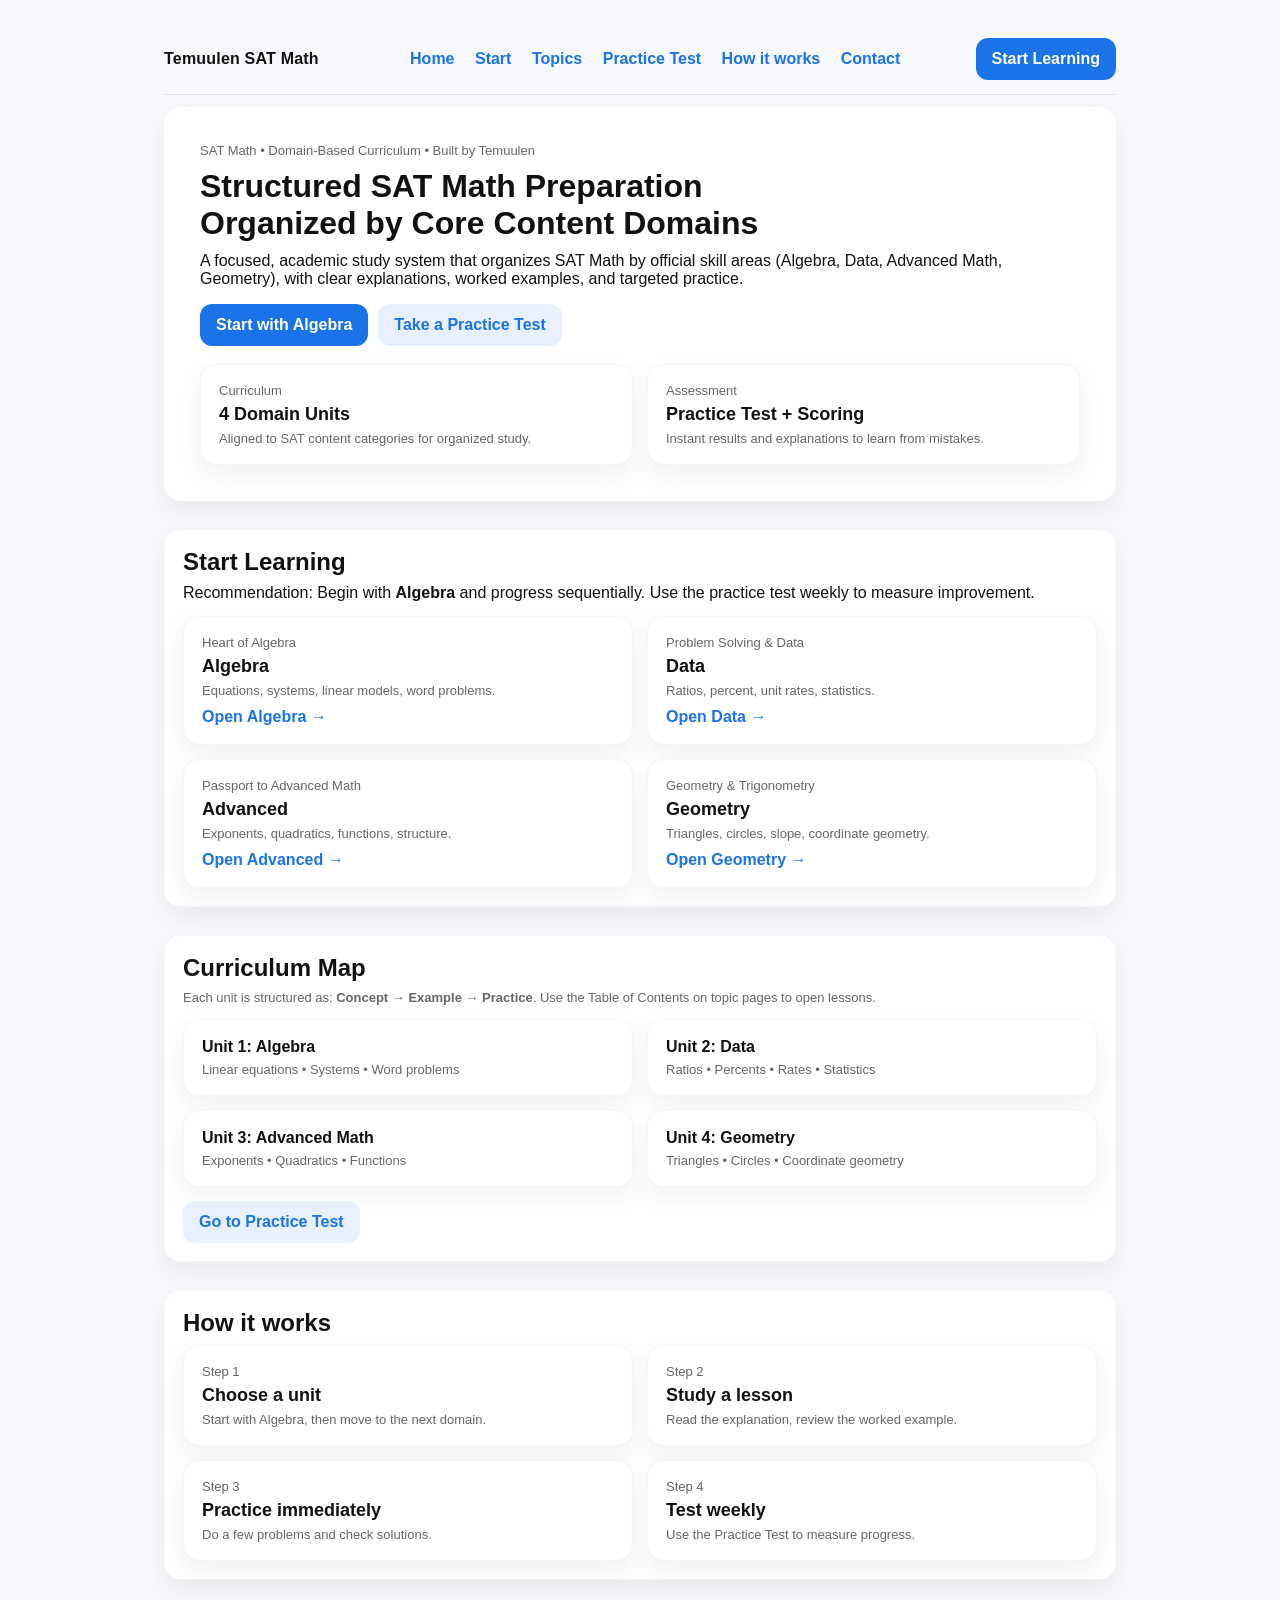
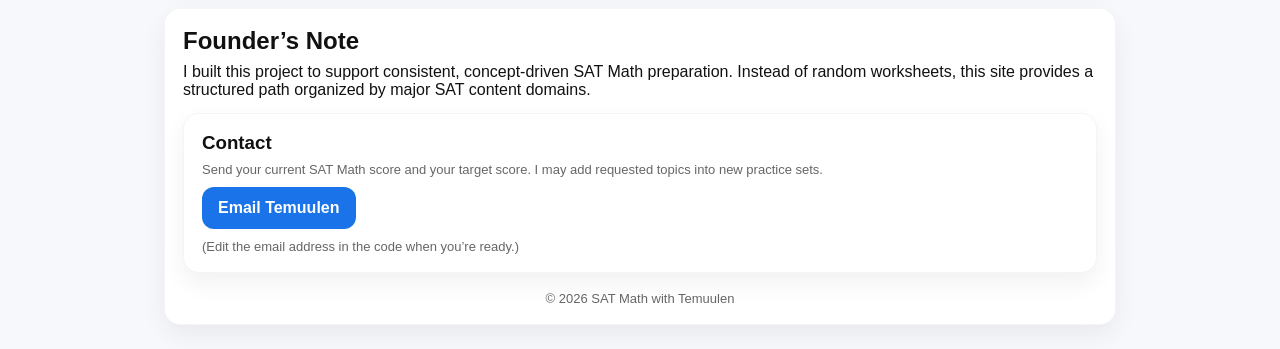
==== index.html @ a87de2fd "Update index.html" ====
<!DOCTYPE html>
<html lang="en">
<head>
  <meta charset="UTF-8" />
  <meta name="viewport" content="width=device-width, initial-scale=1.0" />
  <title>Temuulen SAT Math • Structured Lessons + Practice</title>
  <meta name="description" content="Structured SAT Math lessons organized by official content domains, with guided examples and a full practice test with scoring." />
  <link rel="stylesheet" href="./assets/style.css" />
</head>

<body>
  <div class="container" id="home">

    <!-- NAV -->
    <div class="nav">
      <div class="brand" onclick="location.href='./index.html'">Temuulen SAT Math</div>

      <div class="links">
        <a href="#home">Home</a>
        <a href="#start">Start</a>
        <a href="#topics">Topics</a>
        <a href="./practice.html">Practice Test</a>
        <a href="#how">How it works</a>
        <a href="#contact">Contact</a>
      </div>

      <a class="btn navCta" href="#start">Start Learning</a>
    </div>

    <!-- HERO -->
    <div class="hero">
      <div class="small">SAT Math • Domain-Based Curriculum • Built by Temuulen</div>
      <h1 style="margin:10px 0 10px;">
        Structured SAT Math Preparation<br/>
        Organized by Core Content Domains
      </h1>

      <p style="margin:0; max-width: 850px;">
        A focused, academic study system that organizes SAT Math by official skill areas (Algebra, Data, Advanced Math, Geometry),
        with clear explanations, worked examples, and targeted practice.
      </p>

      <div style="margin-top:16px; display:flex; gap:10px; flex-wrap:wrap;">
        <a class="btn" href="#start">Start with Algebra</a>
        <a class="btn secondary" href="./practice.html">Take a Practice Test</a>
      </div>

      <!-- Quick credibility strip -->
      <div style="margin-top:18px;" class="grid">
        <div class="card">
          <div class="small">Curriculum</div>
          <div style="font-weight:900; font-size:18px; margin-top:6px;">4 Domain Units</div>
          <div class="small" style="margin-top:6px;">Aligned to SAT content categories for organized study.</div>
        </div>
        <div class="card">
          <div class="small">Assessment</div>
          <div style="font-weight:900; font-size:18px; margin-top:6px;">Practice Test + Scoring</div>
          <div class="small" style="margin-top:6px;">Instant results and explanations to learn from mistakes.</div>
        </div>
      </div>
    </div>

    <!-- START -->
    <div class="section" id="start">
      <div class="card">
        <h2 style="margin:0 0 8px;">Start Learning</h2>
        <p style="margin:0 0 14px;">
          Recommendation: Begin with <b>Algebra</b> and progress sequentially.
          Use the practice test weekly to measure improvement.
        </p>

        <div class="grid">
          <a class="card" href="./topics/algebra.html" style="text-decoration:none; color:inherit;">
            <div class="small">Heart of Algebra</div>
            <div style="font-weight:900; font-size:18px; margin-top:6px;">Algebra</div>
            <div class="small" style="margin-top:6px;">Equations, systems, linear models, word problems.</div>
            <div style="margin-top:10px; font-weight:900; color:var(--brand);">Open Algebra →</div>
          </a>

          <a class="card" href="./topics/data.html" style="text-decoration:none; color:inherit;">
            <div class="small">Problem Solving & Data</div>
            <div style="font-weight:900; font-size:18px; margin-top:6px;">Data</div>
            <div class="small" style="margin-top:6px;">Ratios, percent, unit rates, statistics.</div>
            <div style="margin-top:10px; font-weight:900; color:var(--brand);">Open Data →</div>
          </a>

          <a class="card" href="./topics/advanced.html" style="text-decoration:none; color:inherit;">
            <div class="small">Passport to Advanced Math</div>
            <div style="font-weight:900; font-size:18px; margin-top:6px;">Advanced</div>
            <div class="small" style="margin-top:6px;">Exponents, quadratics, functions, structure.</div>
            <div style="margin-top:10px; font-weight:900; color:var(--brand);">Open Advanced →</div>
          </a>

          <a class="card" href="./topics/geometry.html" style="text-decoration:none; color:inherit;">
            <div class="small">Geometry & Trigonometry</div>
            <div style="font-weight:900; font-size:18px; margin-top:6px;">Geometry</div>
            <div class="small" style="margin-top:6px;">Triangles, circles, slope, coordinate geometry.</div>
            <div style="margin-top:10px; font-weight:900; color:var(--brand);">Open Geometry →</div>
          </a>
        </div>
      </div>
    </div>

    <!-- TOPICS / CURRICULUM MAP -->
    <div class="section" id="topics">
      <div class="card">
        <h2 style="margin:0 0 8px;">Curriculum Map</h2>
        <p style="margin:0 0 14px;" class="small">
          Each unit is structured as: <b>Concept → Example → Practice</b>. Use the Table of Contents on topic pages to open lessons.
        </p>

        <div class="grid">
          <div class="card">
            <div style="font-weight:900;">Unit 1: Algebra</div>
            <div class="small" style="margin-top:6px;">Linear equations • Systems • Word problems</div>
          </div>
          <div class="card">
            <div style="font-weight:900;">Unit 2: Data</div>
            <div class="small" style="margin-top:6px;">Ratios • Percents • Rates • Statistics</div>
          </div>
          <div class="card">
            <div style="font-weight:900;">Unit 3: Advanced Math</div>
            <div class="small" style="margin-top:6px;">Exponents • Quadratics • Functions</div>
          </div>
          <div class="card">
            <div style="font-weight:900;">Unit 4: Geometry</div>
            <div class="small" style="margin-top:6px;">Triangles • Circles • Coordinate geometry</div>
          </div>
        </div>

        <div style="margin-top:14px;">
          <a class="btn secondary" href="./practice.html">Go to Practice Test</a>
        </div>
      </div>
    </div>

    <!-- HOW IT WORKS -->
    <div class="section" id="how">
      <div class="card">
        <h2 style="margin:0 0 8px;">How it works</h2>

        <div class="grid">
          <div class="card">
            <div class="small">Step 1</div>
            <div style="font-weight:900; font-size:18px; margin-top:6px;">Choose a unit</div>
            <div class="small" style="margin-top:6px;">Start with Algebra, then move to the next domain.</div>
          </div>

          <div class="card">
            <div class="small">Step 2</div>
            <div style="font-weight:900; font-size:18px; margin-top:6px;">Study a lesson</div>
            <div class="small" style="margin-top:6px;">Read the explanation, review the worked example.</div>
          </div>

          <div class="card">
            <div class="small">Step 3</div>
            <div style="font-weight:900; font-size:18px; margin-top:6px;">Practice immediately</div>
            <div class="small" style="margin-top:6px;">Do a few problems and check solutions.</div>
          </div>

          <div class="card">
            <div class="small">Step 4</div>
            <div style="font-weight:900; font-size:18px; margin-top:6px;">Test weekly</div>
            <div class="small" style="margin-top:6px;">Use the Practice Test to measure progress.</div>
          </div>
        </div>
      </div>
    </div>

    <!-- FOUNDER / CONTACT -->
    <div class="section" id="contact">
      <div class="card">
        <h2 style="margin:0 0 8px;">Founder’s Note</h2>
        <p style="margin:0 0 12px;">
          I built this project to support consistent, concept-driven SAT Math preparation.
          Instead of random worksheets, this site provides a structured path organized by major SAT content domains.
        </p>

        <div class="card" style="margin-top:14px;">
          <h3 style="margin:0 0 8px;">Contact</h3>
          <p class="small" style="margin:0 0 10px;">
            Send your current SAT Math score and your target score. I may add requested topics into new practice sets.
          </p>
          <!-- Replace the email below with your real email if you want -->
          <a class="btn" href="mailto:temuulenup11@gmail.com?subject=SAT%20Math%20Website%20Feedback&body=Current%20Math%20Score%3A%0ATarget%20Math%20Score%3A%0ATopics%20I%20need%20help%20with%3A%0A">
            Email Temuulen
          </a>
          <div class="small" style="margin-top:10px;">(Edit the email address in the code when you’re ready.)</div>
        </div>

        <div class="small" style="margin-top:18px; text-align:center;">
          © <span id="year"></span> SAT Math with Temuulen
        </div>
      </div>
    </div>

  </div>

  <script>
    document.getElementById("year").textContent = new Date().getFullYear();
  </script>
</body>
</html>
---- assets/style.css ----
:root{
  --bg:#f6f8fb;
  --card:#ffffff;
  --text:#111;
  --muted:#444;
  --line:rgba(0,0,0,0.08);

  --brand:#1a73e8;
  --brandSoft:#e8f0fe;

  --radius:16px;
  --shadow:0 10px 25px rgba(0,0,0,0.06);
}

*{box-sizing:border-box;}

body{
  margin:0;
  font-family: Arial, sans-serif;
  background:var(--bg);
  color:var(--text);
  scroll-behavior:smooth;
}

.container{max-width:1000px;margin:0 auto;padding:24px;}

.nav{
  display:flex;
  justify-content:space-between;
  align-items:center;
  padding:14px 0;
  position:sticky;
  top:0;
  background:rgba(246,248,251,0.92);
  backdrop-filter: blur(8px);
  border-bottom:1px solid var(--line);
  z-index:10;
}

.brand{font-weight:900;letter-spacing:0.2px;cursor:pointer;}
.links a{
  margin-left:16px;
  text-decoration:none;
  font-weight:800;
  color:var(--brand);
}
.links a:hover{ text-decoration: underline; }

.hero{
  background:var(--card);
  border-radius:18px;
  padding:36px;
  box-shadow: var(--shadow);
  margin-top:12px;
}

.btn{
  display:inline-block;
  background:var(--brand);
  color:#fff;
  padding:12px 16px;
  border-radius:12px;
  text-decoration:none;
  font-weight:900;
  border:0;
  cursor:pointer;
}
.btn.secondary{
  background:var(--brandSoft);
  color:var(--brand);
}
.btn:active{ transform: translateY(1px); }

.section{ margin-top:28px; }
.grid{ display:grid; grid-template-columns: repeat(2, 1fr); gap:14px; }

.card{
  background:var(--card);
  padding:18px;
  border-radius:var(--radius);
  box-shadow: var(--shadow);
  border:1px solid rgba(0,0,0,0.04);
}

.lesson{
  border:1px solid var(--line);
  border-radius:var(--radius);
  padding:16px;
  margin-top:12px;
  background:var(--card);
}

.small{ font-size:13px; color:#666; }
a{ color:var(--brand); }

@media (max-width:900px){
  .grid{ grid-template-columns:1fr; }
}
/* Mobile Navigation Fix */
@media (max-width: 768px) {
  .nav {
    flex-direction: column;
    align-items: flex-start;
    gap: 10px;
  }

  .links {
    display: flex;
    flex-wrap: wrap;
    gap: 10px;
  }

  .links a {
    margin-left: 0;
  }

  .navCta {
    align-self: flex-start;
  }
}
/* Split-screen / small desktop fix */
@media (max-width: 1100px) {
  .nav {
    flex-wrap: wrap;          /* allows nav to wrap nicely */
    gap: 10px;
  }

  .links {
    display: flex;
    flex-wrap: wrap;
    gap: 10px;
  }

  .links a {
    margin-left: 0 !important;
    white-space: nowrap;
  }

  .navCta {
    margin-left: 0 !important;
    white-space: nowrap;
  }
}
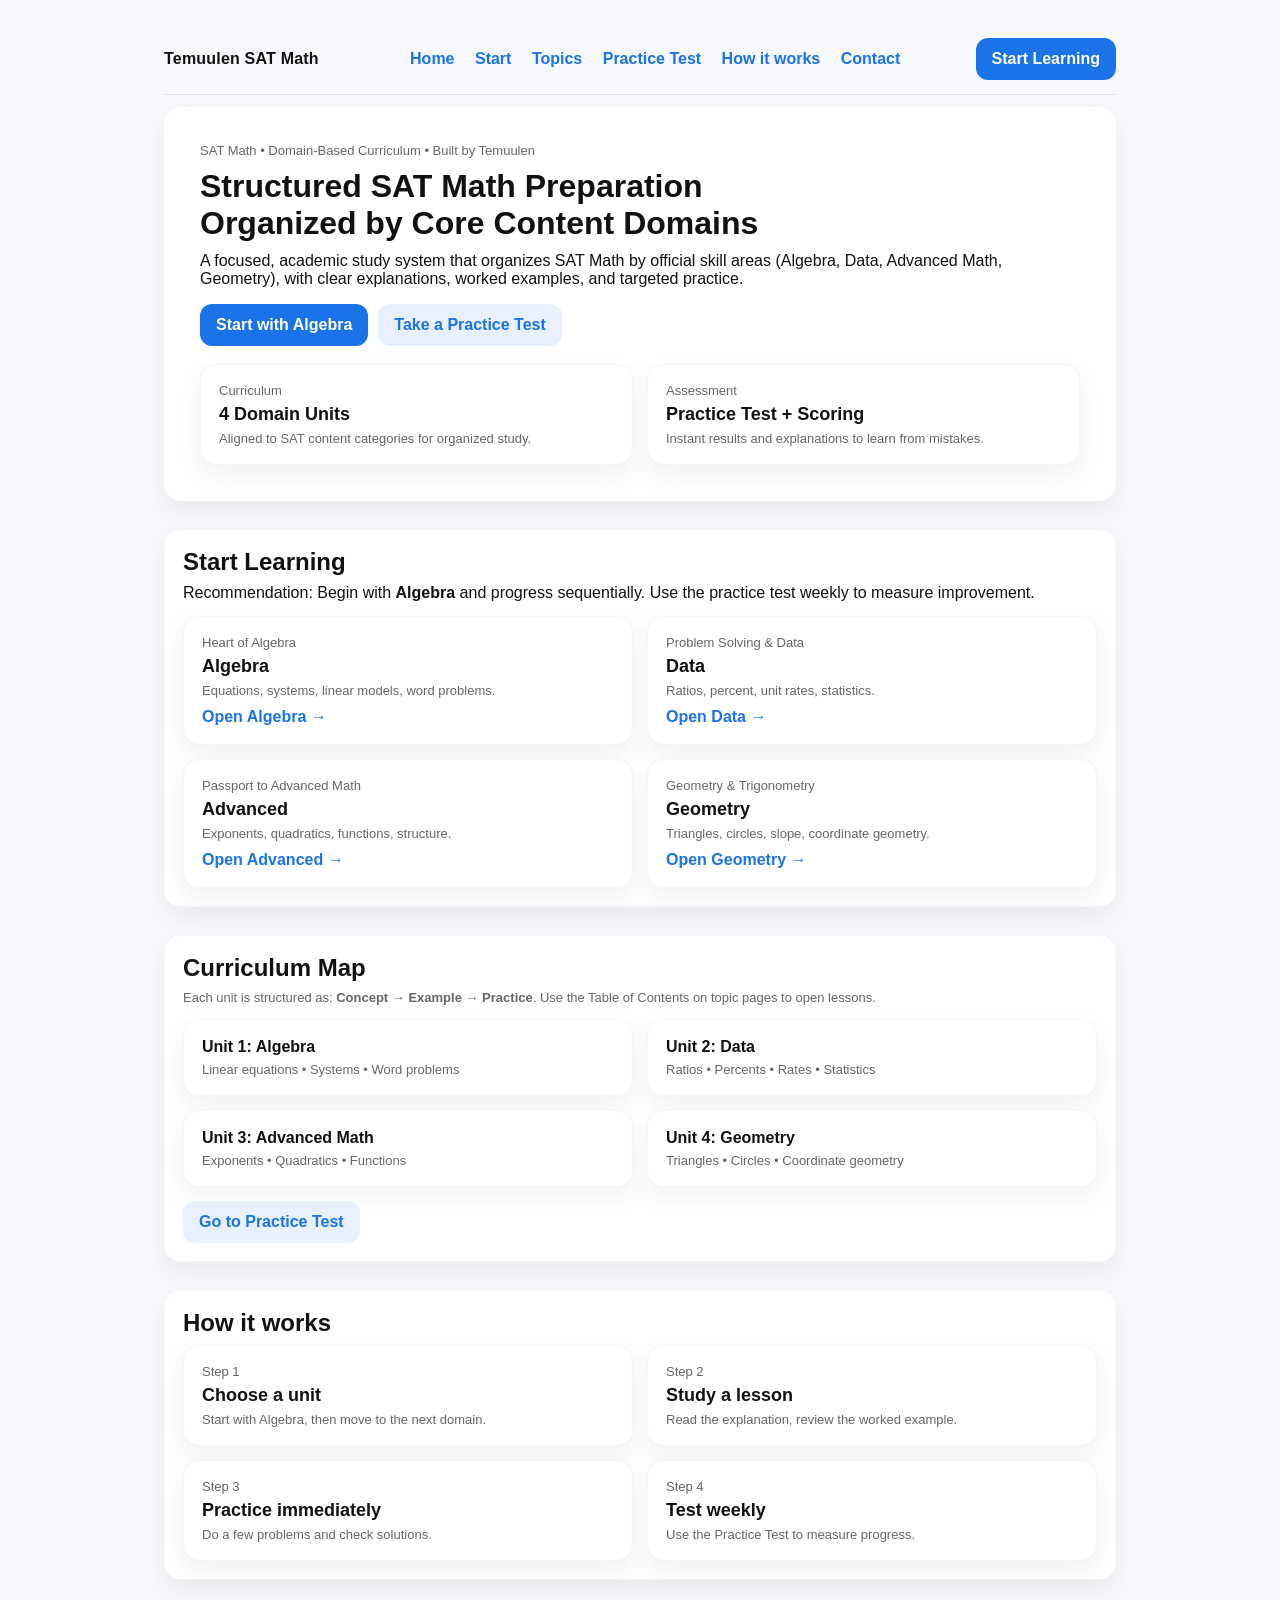
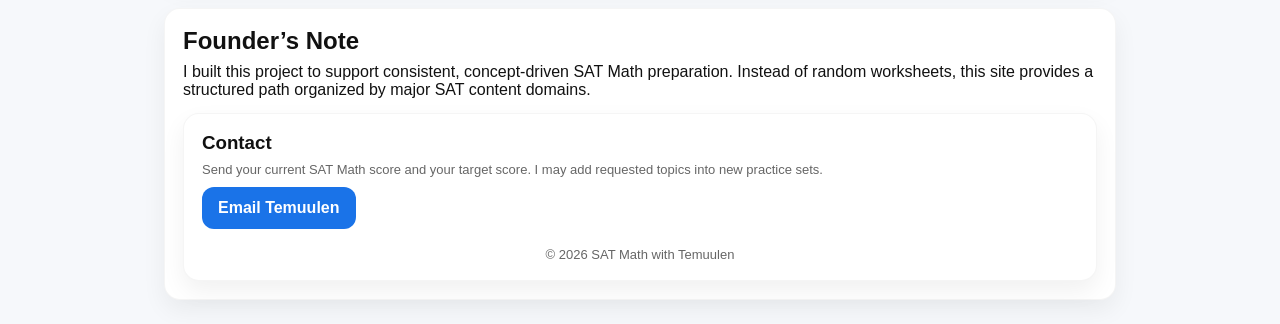
==== commit 3778852e: "Update index.html" ====
--- a/index.html
+++ b/index.html
@@ -185,8 +185,6 @@
           <a class="btn" href="mailto:temuulenup11@gmail.com?subject=SAT%20Math%20Website%20Feedback&body=Current%20Math%20Score%3A%0ATarget%20Math%20Score%3A%0ATopics%20I%20need%20help%20with%3A%0A">
             Email Temuulen
           </a>
-          <div class="small" style="margin-top:10px;">(Edit the email address in the code when you’re ready.)</div>
-        </div>
 
         <div class="small" style="margin-top:18px; text-align:center;">
           © <span id="year"></span> SAT Math with Temuulen
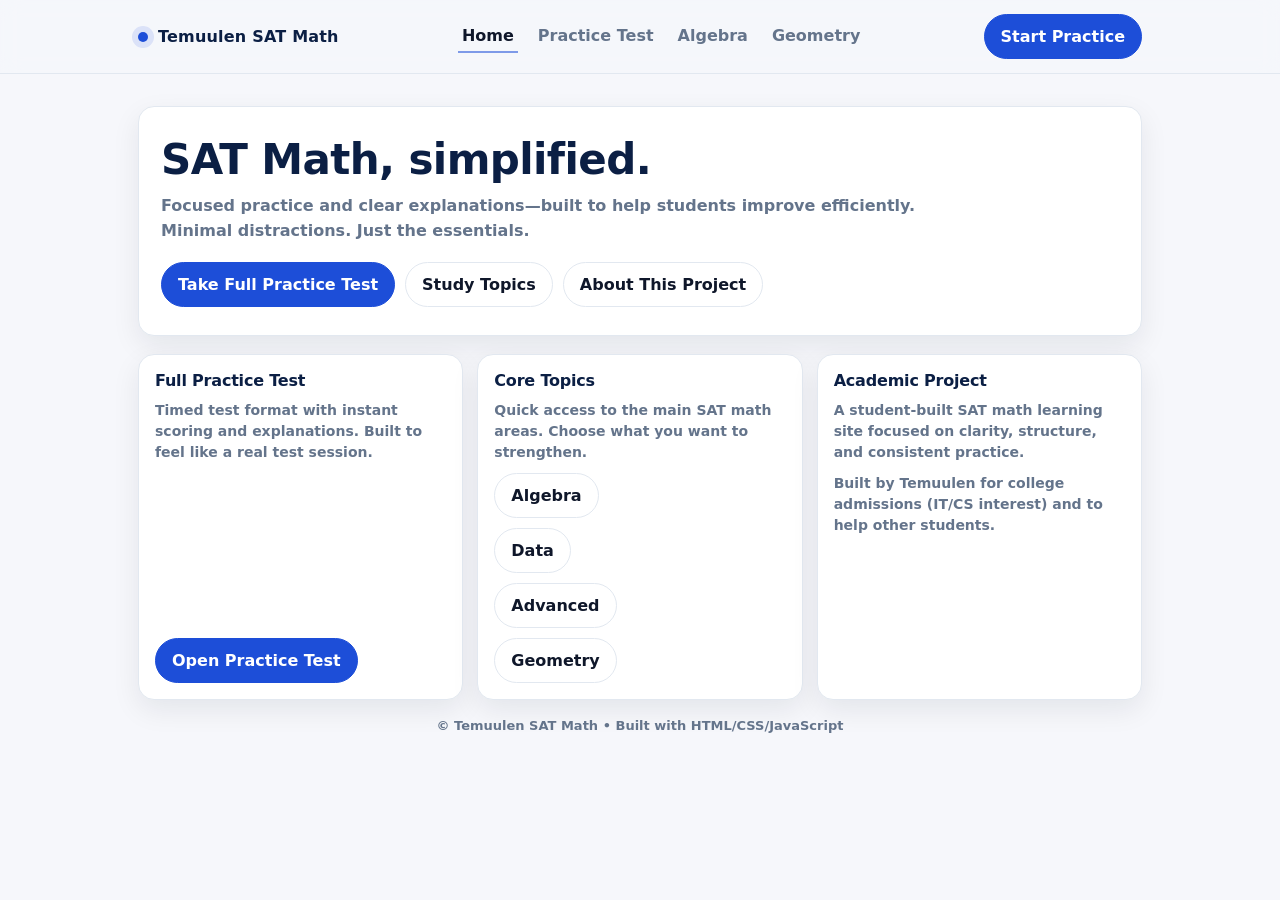
==== commit c49a4a78: "Update index.html" ====
--- a/index.html
+++ b/index.html
@@ -1,201 +1,243 @@
-<!DOCTYPE html>
+<!doctype html>
 <html lang="en">
 <head>
   <meta charset="UTF-8" />
   <meta name="viewport" content="width=device-width, initial-scale=1.0" />
-  <title>Temuulen SAT Math • Structured Lessons + Practice</title>
-  <meta name="description" content="Structured SAT Math lessons organized by official content domains, with guided examples and a full practice test with scoring." />
-  <link rel="stylesheet" href="./assets/style.css" />
+  <title>Temuulen SAT Math</title>
+  <style>
+    :root{
+      --bg:#f6f7fb;
+      --card:#ffffff;
+      --text:#0f172a;
+      --muted:#64748b;
+      --line:#e2e8f0;
+      --navy:#0b1f44;
+      --blue:#1d4ed8;
+      --blue2:#1e40af;
+      --shadow: 0 10px 28px rgba(15,23,42,.08);
+      --radius: 16px;
+      --max: 1040px;
+    }
+    *{ box-sizing:border-box; }
+    body{
+      margin:0;
+      font-family: ui-sans-serif, system-ui, -apple-system, Segoe UI, Roboto, Helvetica, Arial, "Apple Color Emoji","Segoe UI Emoji";
+      background: var(--bg);
+      color: var(--text);
+    }
+    html{ scroll-behavior:smooth; }
+
+    /* Top bar */
+    .topbar{
+      position:sticky; top:0; z-index:10;
+      background: rgba(246,247,251,.9);
+      backdrop-filter: blur(10px);
+      border-bottom: 1px solid var(--line);
+    }
+    .nav{
+      max-width: var(--max);
+      margin:0 auto;
+      padding: 14px 18px;
+      display:flex;
+      align-items:center;
+      justify-content:space-between;
+      gap:14px;
+    }
+    .brand{
+      display:flex; align-items:center; gap:10px;
+      font-weight: 900;
+      letter-spacing: .2px;
+      color: var(--navy);
+      white-space: nowrap;
+    }
+    .dot{
+      width:10px; height:10px; border-radius:999px;
+      background: var(--blue);
+      box-shadow: 0 0 0 6px rgba(29,78,216,.12);
+    }
+    .links{
+      display:flex; gap:16px; flex-wrap:wrap;
+      color: var(--muted);
+      font-weight: 700;
+    }
+    .links a{
+      text-decoration:none;
+      color: var(--muted);
+      padding:6px 4px;
+      border-bottom:2px solid transparent;
+    }
+    .links a:hover{ color: var(--text); border-bottom-color: rgba(29,78,216,.25); }
+
+    /* Layout */
+    .wrap{
+      max-width: var(--max);
+      margin: 0 auto;
+      padding: 32px 18px 64px;
+    }
+    .hero{
+      background: var(--card);
+      border: 1px solid var(--line);
+      border-radius: var(--radius);
+      box-shadow: var(--shadow);
+      padding: 28px 22px;
+    }
+    .hero h1{
+      margin:0 0 10px;
+      font-size: 42px;
+      letter-spacing: -0.6px;
+      color: var(--navy);
+    }
+    .hero p{
+      margin:0;
+      max-width: 68ch;
+      color: var(--muted);
+      font-weight: 650;
+      line-height: 1.55;
+      font-size: 16px;
+    }
+
+    .actions{
+      margin-top: 18px;
+      display:flex;
+      gap:10px;
+      flex-wrap:wrap;
+    }
+    .btn{
+      display:inline-flex;
+      align-items:center;
+      justify-content:center;
+      gap:10px;
+      padding: 12px 16px;
+      border-radius: 999px;
+      border: 1px solid var(--line);
+      background: #fff;
+      color: var(--text);
+      font-weight: 800;
+      text-decoration:none;
+      transition: transform .08s ease, background .15s ease, border-color .15s ease;
+    }
+    .btn:active{ transform: translateY(1px) scale(0.99); }
+    .btn.primary{
+      background: var(--blue);
+      border-color: var(--blue);
+      color:#fff;
+    }
+    .btn.primary:hover{ background: var(--blue2); border-color: var(--blue2); }
+    .btn.ghost{ background: transparent; }
+    .btn.ghost:hover{ background: #ffffff; }
+
+    /* Main cards */
+    .grid{
+      margin-top: 18px;
+      display:grid;
+      grid-template-columns: repeat(3, 1fr);
+      gap: 14px;
+    }
+    .card{
+      background: var(--card);
+      border: 1px solid var(--line);
+      border-radius: var(--radius);
+      box-shadow: var(--shadow);
+      padding: 16px;
+      display:flex;
+      flex-direction:column;
+      gap: 10px;
+      min-height: 150px;
+    }
+    .card h2{
+      margin:0;
+      font-size: 16px;
+      letter-spacing: -.2px;
+      color: var(--navy);
+    }
+    .card p{
+      margin:0;
+      color: var(--muted);
+      font-weight: 650;
+      line-height: 1.5;
+      font-size: 14px;
+    }
+    .card .smallbtn{
+      margin-top:auto;
+      width: fit-content;
+    }
+
+    /* Footer */
+    .footer{
+      margin-top: 18px;
+      color: var(--muted);
+      font-weight: 650;
+      font-size: 13px;
+      text-align:center;
+    }
+
+    @media (max-width: 860px){
+      .grid{ grid-template-columns: 1fr; }
+      .hero h1{ font-size: 34px; }
+      .links{ display:none; }
+    }
+  </style>
 </head>
 
 <body>
-  <div class="container" id="home">
-
-    <!-- NAV -->
+  <header class="topbar">
     <div class="nav">
-      <div class="brand" onclick="location.href='./index.html'">Temuulen SAT Math</div>
-
-      <div class="links">
-        <a href="#home">Home</a>
-        <a href="#start">Start</a>
-        <a href="#topics">Topics</a>
-        <a href="./practice.html">Practice Test</a>
-        <a href="#how">How it works</a>
-        <a href="#contact">Contact</a>
-      </div>
-
-      <a class="btn navCta" href="#start">Start Learning</a>
+      <div class="brand"><span class="dot"></span> Temuulen SAT Math</div>
+
+      <nav class="links" aria-label="Main">
+        <a href="index.html" style="color:var(--text); border-bottom-color: rgba(29,78,216,.55);">Home</a>
+        <a href="practice.html">Practice Test</a>
+        <a href="algebra.html">Algebra</a>
+        <a href="geometry.html">Geometry</a>
+      </nav>
+
+      <a class="btn primary" href="practice.html">Start Practice</a>
     </div>
-
-    <!-- HERO -->
-    <div class="hero">
-      <div class="small">SAT Math • Domain-Based Curriculum • Built by Temuulen</div>
-      <h1 style="margin:10px 0 10px;">
-        Structured SAT Math Preparation<br/>
-        Organized by Core Content Domains
-      </h1>
-
-      <p style="margin:0; max-width: 850px;">
-        A focused, academic study system that organizes SAT Math by official skill areas (Algebra, Data, Advanced Math, Geometry),
-        with clear explanations, worked examples, and targeted practice.
+  </header>
+
+  <main class="wrap">
+    <section class="hero">
+      <h1>SAT Math, simplified.</h1>
+      <p>
+        Focused practice and clear explanations—built to help students improve efficiently.
+        Minimal distractions. Just the essentials.
       </p>
 
-      <div style="margin-top:16px; display:flex; gap:10px; flex-wrap:wrap;">
-        <a class="btn" href="#start">Start with Algebra</a>
-        <a class="btn secondary" href="./practice.html">Take a Practice Test</a>
-      </div>
-
-      <!-- Quick credibility strip -->
-      <div style="margin-top:18px;" class="grid">
-        <div class="card">
-          <div class="small">Curriculum</div>
-          <div style="font-weight:900; font-size:18px; margin-top:6px;">4 Domain Units</div>
-          <div class="small" style="margin-top:6px;">Aligned to SAT content categories for organized study.</div>
-        </div>
-        <div class="card">
-          <div class="small">Assessment</div>
-          <div style="font-weight:900; font-size:18px; margin-top:6px;">Practice Test + Scoring</div>
-          <div class="small" style="margin-top:6px;">Instant results and explanations to learn from mistakes.</div>
-        </div>
-      </div>
-    </div>
-
-    <!-- START -->
-    <div class="section" id="start">
+      <div class="actions">
+        <a class="btn primary" href="practice.html">Take Full Practice Test</a>
+        <a class="btn ghost" href="#topics">Study Topics</a>
+        <a class="btn ghost" href="#about">About This Project</a>
+      </div>
+    </section>
+
+    <section class="grid" id="topics" aria-label="Key sections">
       <div class="card">
-        <h2 style="margin:0 0 8px;">Start Learning</h2>
-        <p style="margin:0 0 14px;">
-          Recommendation: Begin with <b>Algebra</b> and progress sequentially.
-          Use the practice test weekly to measure improvement.
+        <h2>Full Practice Test</h2>
+        <p>Timed test format with instant scoring and explanations. Built to feel like a real test session.</p>
+        <a class="btn primary smallbtn" href="practice.html">Open Practice Test</a>
+      </div>
+
+      <div class="card">
+        <h2>Core Topics</h2>
+        <p>Quick access to the main SAT math areas. Choose what you want to strengthen.</p>
+        <a class="btn smallbtn" href="algebra.html">Algebra</a>
+        <a class="btn smallbtn" href="data.html">Data</a>
+        <a class="btn smallbtn" href="advanced.html">Advanced</a>
+        <a class="btn smallbtn" href="geometry.html">Geometry</a>
+      </div>
+
+      <div class="card" id="about">
+        <h2>Academic Project</h2>
+        <p>
+          A student-built SAT math learning site focused on clarity, structure, and consistent practice.
         </p>
-
-        <div class="grid">
-          <a class="card" href="./topics/algebra.html" style="text-decoration:none; color:inherit;">
-            <div class="small">Heart of Algebra</div>
-            <div style="font-weight:900; font-size:18px; margin-top:6px;">Algebra</div>
-            <div class="small" style="margin-top:6px;">Equations, systems, linear models, word problems.</div>
-            <div style="margin-top:10px; font-weight:900; color:var(--brand);">Open Algebra →</div>
-          </a>
-
-          <a class="card" href="./topics/data.html" style="text-decoration:none; color:inherit;">
-            <div class="small">Problem Solving & Data</div>
-            <div style="font-weight:900; font-size:18px; margin-top:6px;">Data</div>
-            <div class="small" style="margin-top:6px;">Ratios, percent, unit rates, statistics.</div>
-            <div style="margin-top:10px; font-weight:900; color:var(--brand);">Open Data →</div>
-          </a>
-
-          <a class="card" href="./topics/advanced.html" style="text-decoration:none; color:inherit;">
-            <div class="small">Passport to Advanced Math</div>
-            <div style="font-weight:900; font-size:18px; margin-top:6px;">Advanced</div>
-            <div class="small" style="margin-top:6px;">Exponents, quadratics, functions, structure.</div>
-            <div style="margin-top:10px; font-weight:900; color:var(--brand);">Open Advanced →</div>
-          </a>
-
-          <a class="card" href="./topics/geometry.html" style="text-decoration:none; color:inherit;">
-            <div class="small">Geometry & Trigonometry</div>
-            <div style="font-weight:900; font-size:18px; margin-top:6px;">Geometry</div>
-            <div class="small" style="margin-top:6px;">Triangles, circles, slope, coordinate geometry.</div>
-            <div style="margin-top:10px; font-weight:900; color:var(--brand);">Open Geometry →</div>
-          </a>
-        </div>
-      </div>
-    </div>
-
-    <!-- TOPICS / CURRICULUM MAP -->
-    <div class="section" id="topics">
-      <div class="card">
-        <h2 style="margin:0 0 8px;">Curriculum Map</h2>
-        <p style="margin:0 0 14px;" class="small">
-          Each unit is structured as: <b>Concept → Example → Practice</b>. Use the Table of Contents on topic pages to open lessons.
+        <p>
+          Built by Temuulen for college admissions (IT/CS interest) and to help other students.
         </p>
-
-        <div class="grid">
-          <div class="card">
-            <div style="font-weight:900;">Unit 1: Algebra</div>
-            <div class="small" style="margin-top:6px;">Linear equations • Systems • Word problems</div>
-          </div>
-          <div class="card">
-            <div style="font-weight:900;">Unit 2: Data</div>
-            <div class="small" style="margin-top:6px;">Ratios • Percents • Rates • Statistics</div>
-          </div>
-          <div class="card">
-            <div style="font-weight:900;">Unit 3: Advanced Math</div>
-            <div class="small" style="margin-top:6px;">Exponents • Quadratics • Functions</div>
-          </div>
-          <div class="card">
-            <div style="font-weight:900;">Unit 4: Geometry</div>
-            <div class="small" style="margin-top:6px;">Triangles • Circles • Coordinate geometry</div>
-          </div>
-        </div>
-
-        <div style="margin-top:14px;">
-          <a class="btn secondary" href="./practice.html">Go to Practice Test</a>
-        </div>
-      </div>
-    </div>
-
-    <!-- HOW IT WORKS -->
-    <div class="section" id="how">
-      <div class="card">
-        <h2 style="margin:0 0 8px;">How it works</h2>
-
-        <div class="grid">
-          <div class="card">
-            <div class="small">Step 1</div>
-            <div style="font-weight:900; font-size:18px; margin-top:6px;">Choose a unit</div>
-            <div class="small" style="margin-top:6px;">Start with Algebra, then move to the next domain.</div>
-          </div>
-
-          <div class="card">
-            <div class="small">Step 2</div>
-            <div style="font-weight:900; font-size:18px; margin-top:6px;">Study a lesson</div>
-            <div class="small" style="margin-top:6px;">Read the explanation, review the worked example.</div>
-          </div>
-
-          <div class="card">
-            <div class="small">Step 3</div>
-            <div style="font-weight:900; font-size:18px; margin-top:6px;">Practice immediately</div>
-            <div class="small" style="margin-top:6px;">Do a few problems and check solutions.</div>
-          </div>
-
-          <div class="card">
-            <div class="small">Step 4</div>
-            <div style="font-weight:900; font-size:18px; margin-top:6px;">Test weekly</div>
-            <div class="small" style="margin-top:6px;">Use the Practice Test to measure progress.</div>
-          </div>
-        </div>
-      </div>
-    </div>
-
-    <!-- FOUNDER / CONTACT -->
-    <div class="section" id="contact">
-      <div class="card">
-        <h2 style="margin:0 0 8px;">Founder’s Note</h2>
-        <p style="margin:0 0 12px;">
-          I built this project to support consistent, concept-driven SAT Math preparation.
-          Instead of random worksheets, this site provides a structured path organized by major SAT content domains.
-        </p>
-
-        <div class="card" style="margin-top:14px;">
-          <h3 style="margin:0 0 8px;">Contact</h3>
-          <p class="small" style="margin:0 0 10px;">
-            Send your current SAT Math score and your target score. I may add requested topics into new practice sets.
-          </p>
-          <!-- Replace the email below with your real email if you want -->
-          <a class="btn" href="mailto:temuulenup11@gmail.com?subject=SAT%20Math%20Website%20Feedback&body=Current%20Math%20Score%3A%0ATarget%20Math%20Score%3A%0ATopics%20I%20need%20help%20with%3A%0A">
-            Email Temuulen
-          </a>
-
-        <div class="small" style="margin-top:18px; text-align:center;">
-          © <span id="year"></span> SAT Math with Temuulen
-        </div>
-      </div>
-    </div>
-
-  </div>
-
-  <script>
-    document.getElementById("year").textContent = new Date().getFullYear();
-  </script>
+      </div>
+    </section>
+
+    <div class="footer">© Temuulen SAT Math • Built with HTML/CSS/JavaScript</div>
+  </main>
 </body>
 </html>
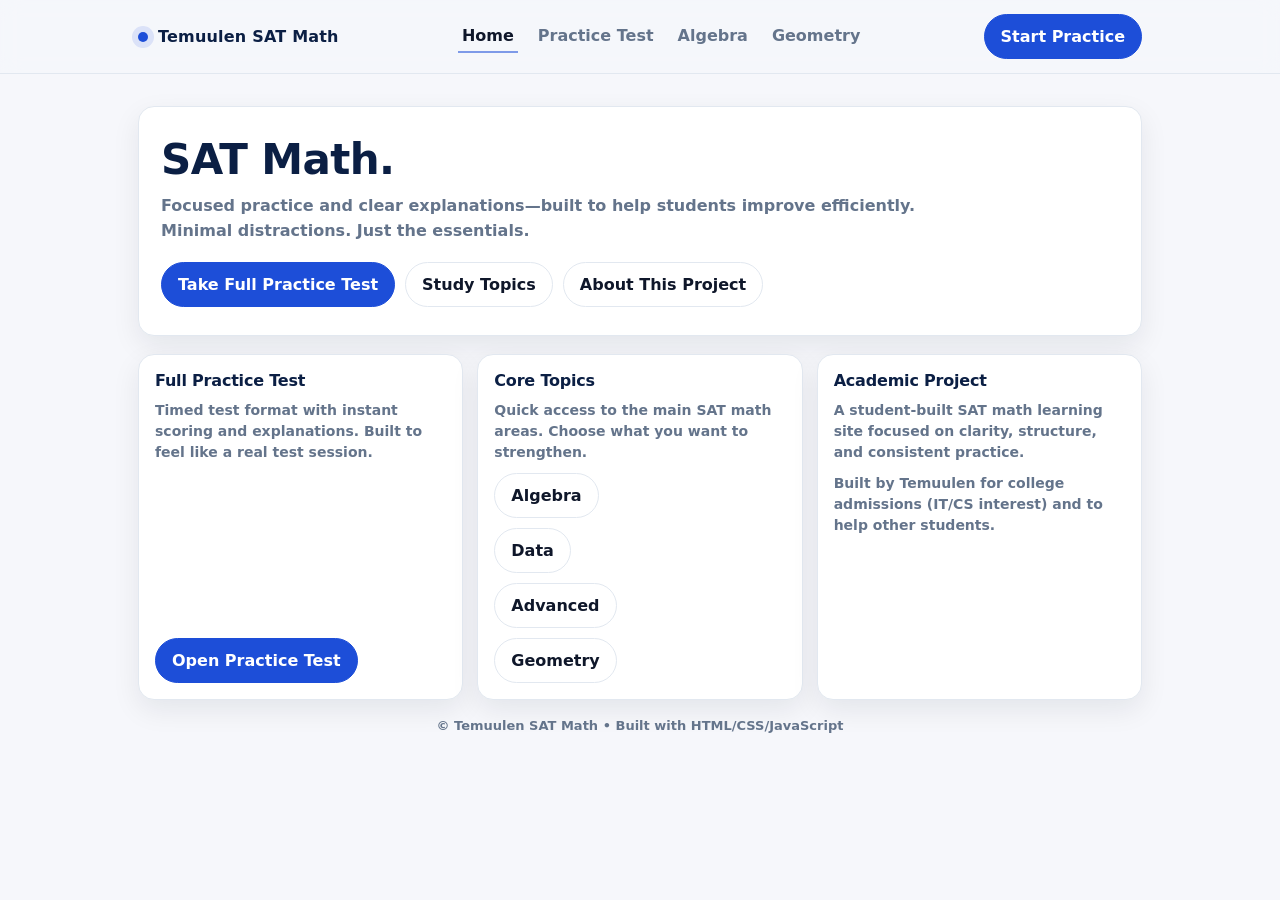
==== commit 98824f76: "Update index.html" ====
--- a/index.html
+++ b/index.html
@@ -197,7 +197,7 @@
 
   <main class="wrap">
     <section class="hero">
-      <h1>SAT Math, simplified.</h1>
+      <h1>SAT Math.</h1>
       <p>
         Focused practice and clear explanations—built to help students improve efficiently.
         Minimal distractions. Just the essentials.
@@ -220,10 +220,10 @@
       <div class="card">
         <h2>Core Topics</h2>
         <p>Quick access to the main SAT math areas. Choose what you want to strengthen.</p>
-        <a class="btn smallbtn" href="algebra.html">Algebra</a>
-        <a class="btn smallbtn" href="data.html">Data</a>
-        <a class="btn smallbtn" href="advanced.html">Advanced</a>
-        <a class="btn smallbtn" href="geometry.html">Geometry</a>
+        <a class="btn smallbtn" href="topics/algebra.html">Algebra</a>
+        <a class="btn smallbtn" href="topics/data.html">Data</a>
+        <a class="btn smallbtn" href="topics/advanced.html">Advanced</a>
+        <a class="btn smallbtn" href="topcis/geometry.html">Geometry</a>
       </div>
 
       <div class="card" id="about">
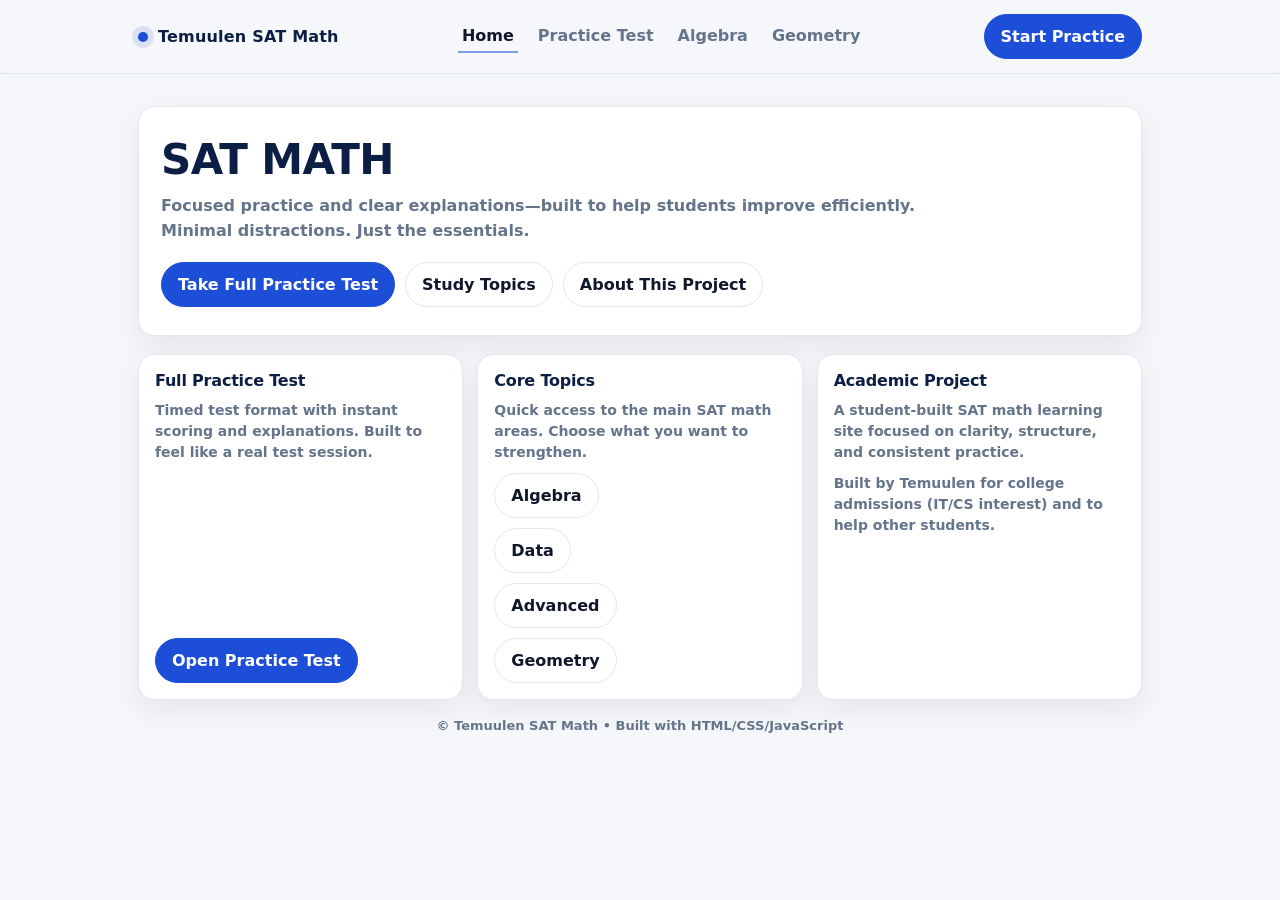
==== commit a8557b1b: "Update index.html" ====
--- a/index.html
+++ b/index.html
@@ -197,7 +197,7 @@
 
   <main class="wrap">
     <section class="hero">
-      <h1>SAT Math.</h1>
+      <h1>SAT MATH</h1>
       <p>
         Focused practice and clear explanations—built to help students improve efficiently.
         Minimal distractions. Just the essentials.
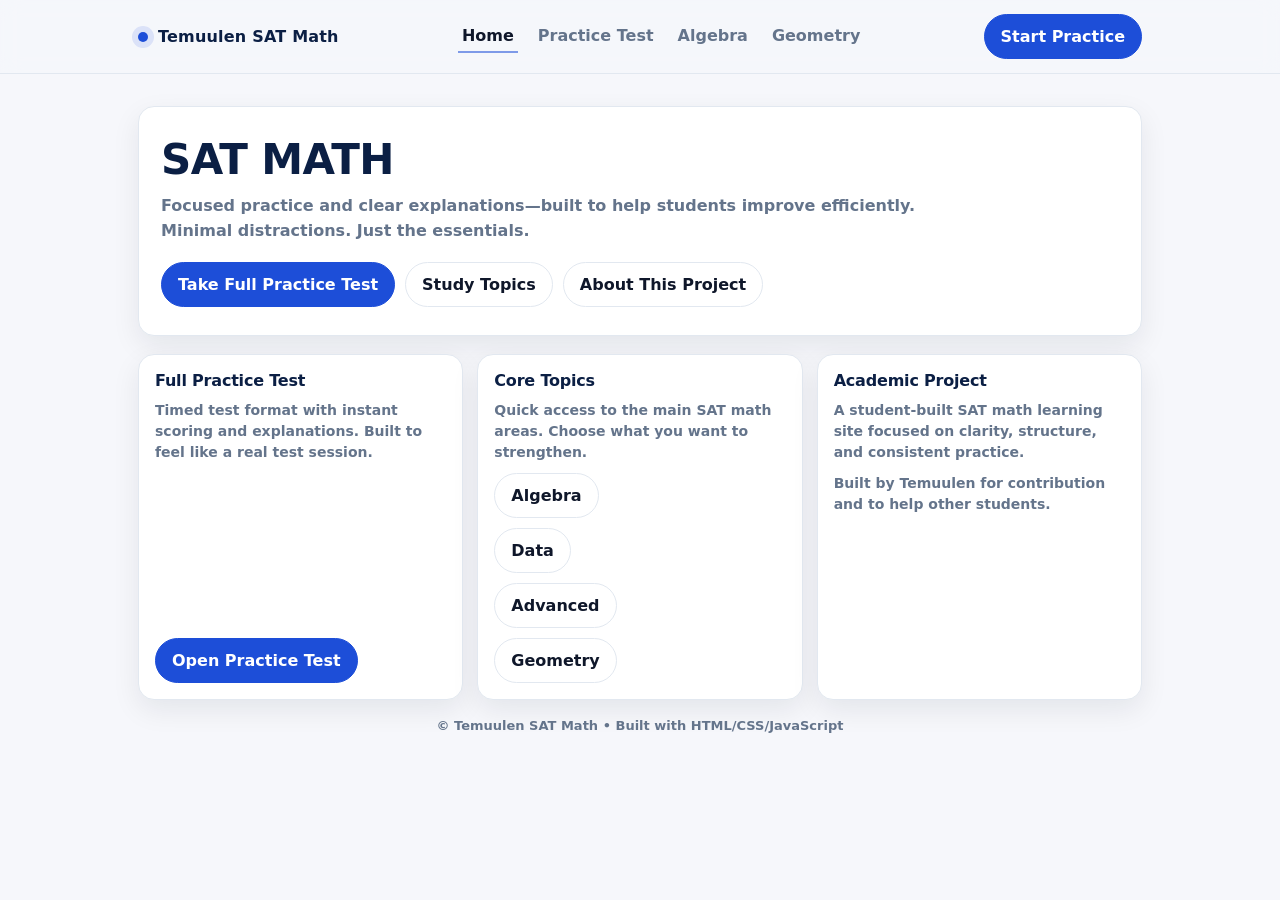
==== commit d1ff4f1c: "Update index.html" ====
--- a/index.html
+++ b/index.html
@@ -232,7 +232,7 @@
           A student-built SAT math learning site focused on clarity, structure, and consistent practice.
         </p>
         <p>
-          Built by Temuulen for college admissions (IT/CS interest) and to help other students.
+          Built by Temuulen for contribution and to help other students.
         </p>
       </div>
     </section>
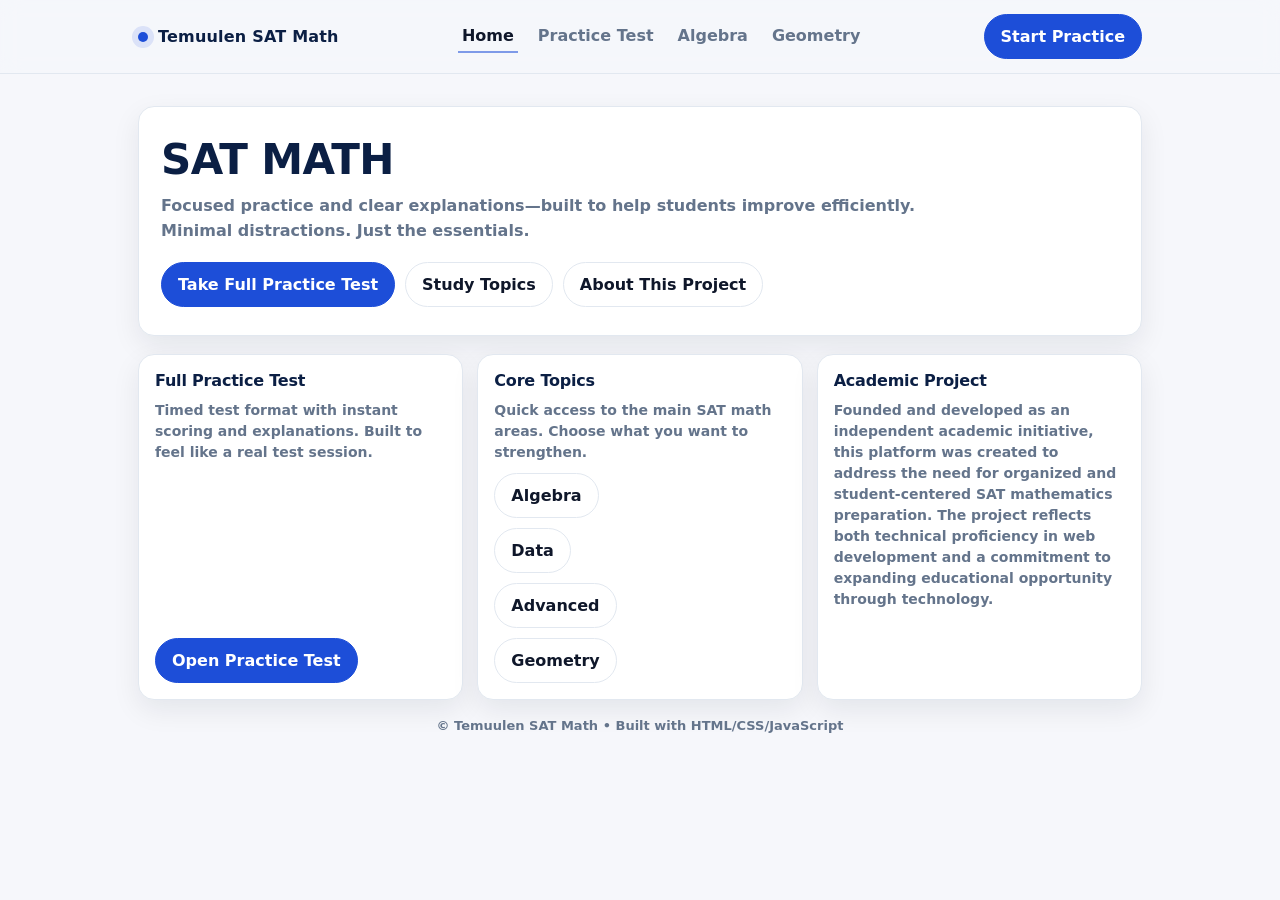
==== commit 94c9a3a0: "Update index.html" ====
--- a/index.html
+++ b/index.html
@@ -229,10 +229,7 @@
       <div class="card" id="about">
         <h2>Academic Project</h2>
         <p>
-          A student-built SAT math learning site focused on clarity, structure, and consistent practice.
-        </p>
-        <p>
-          Built by Temuulen for contribution and to help other students.
+          Founded and developed as an independent academic initiative, this platform was created to address the need for organized and student-centered SAT mathematics preparation. The project reflects both technical proficiency in web development and a commitment to expanding educational opportunity through technology.
         </p>
       </div>
     </section>
